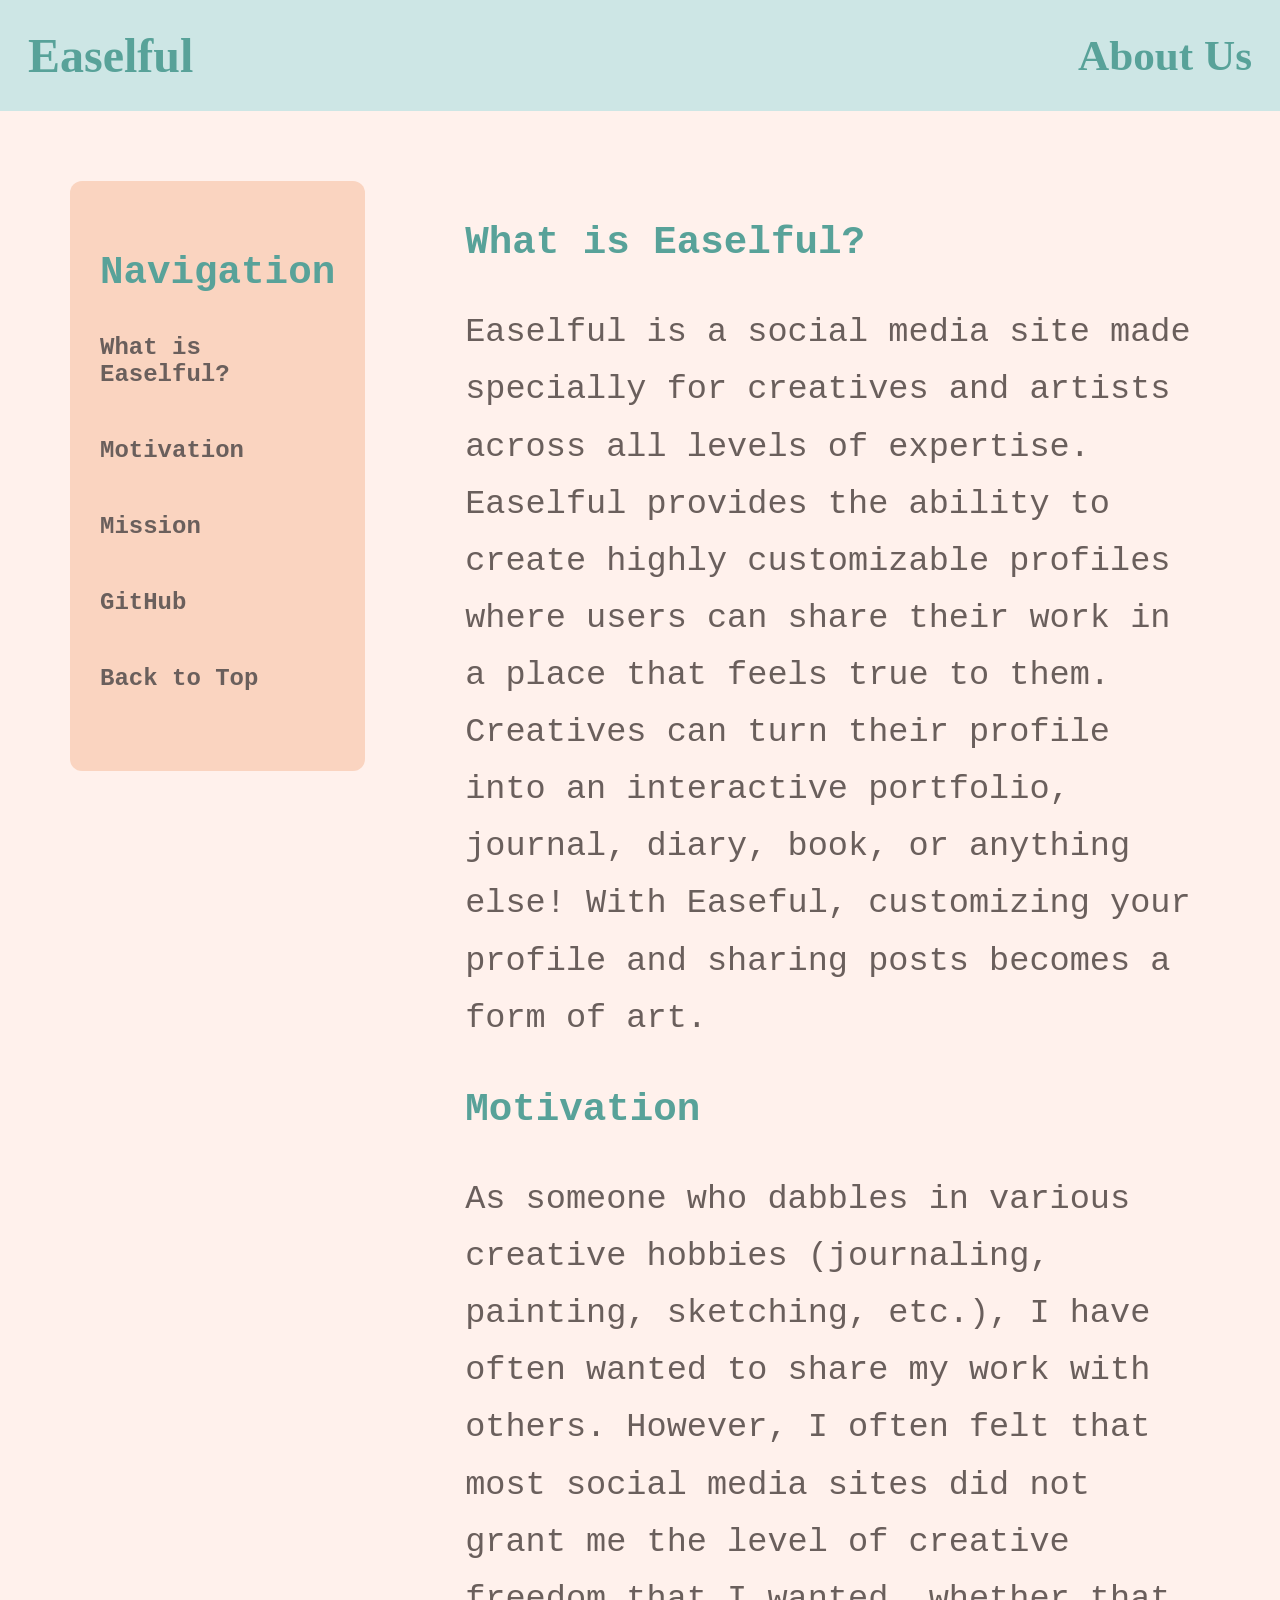
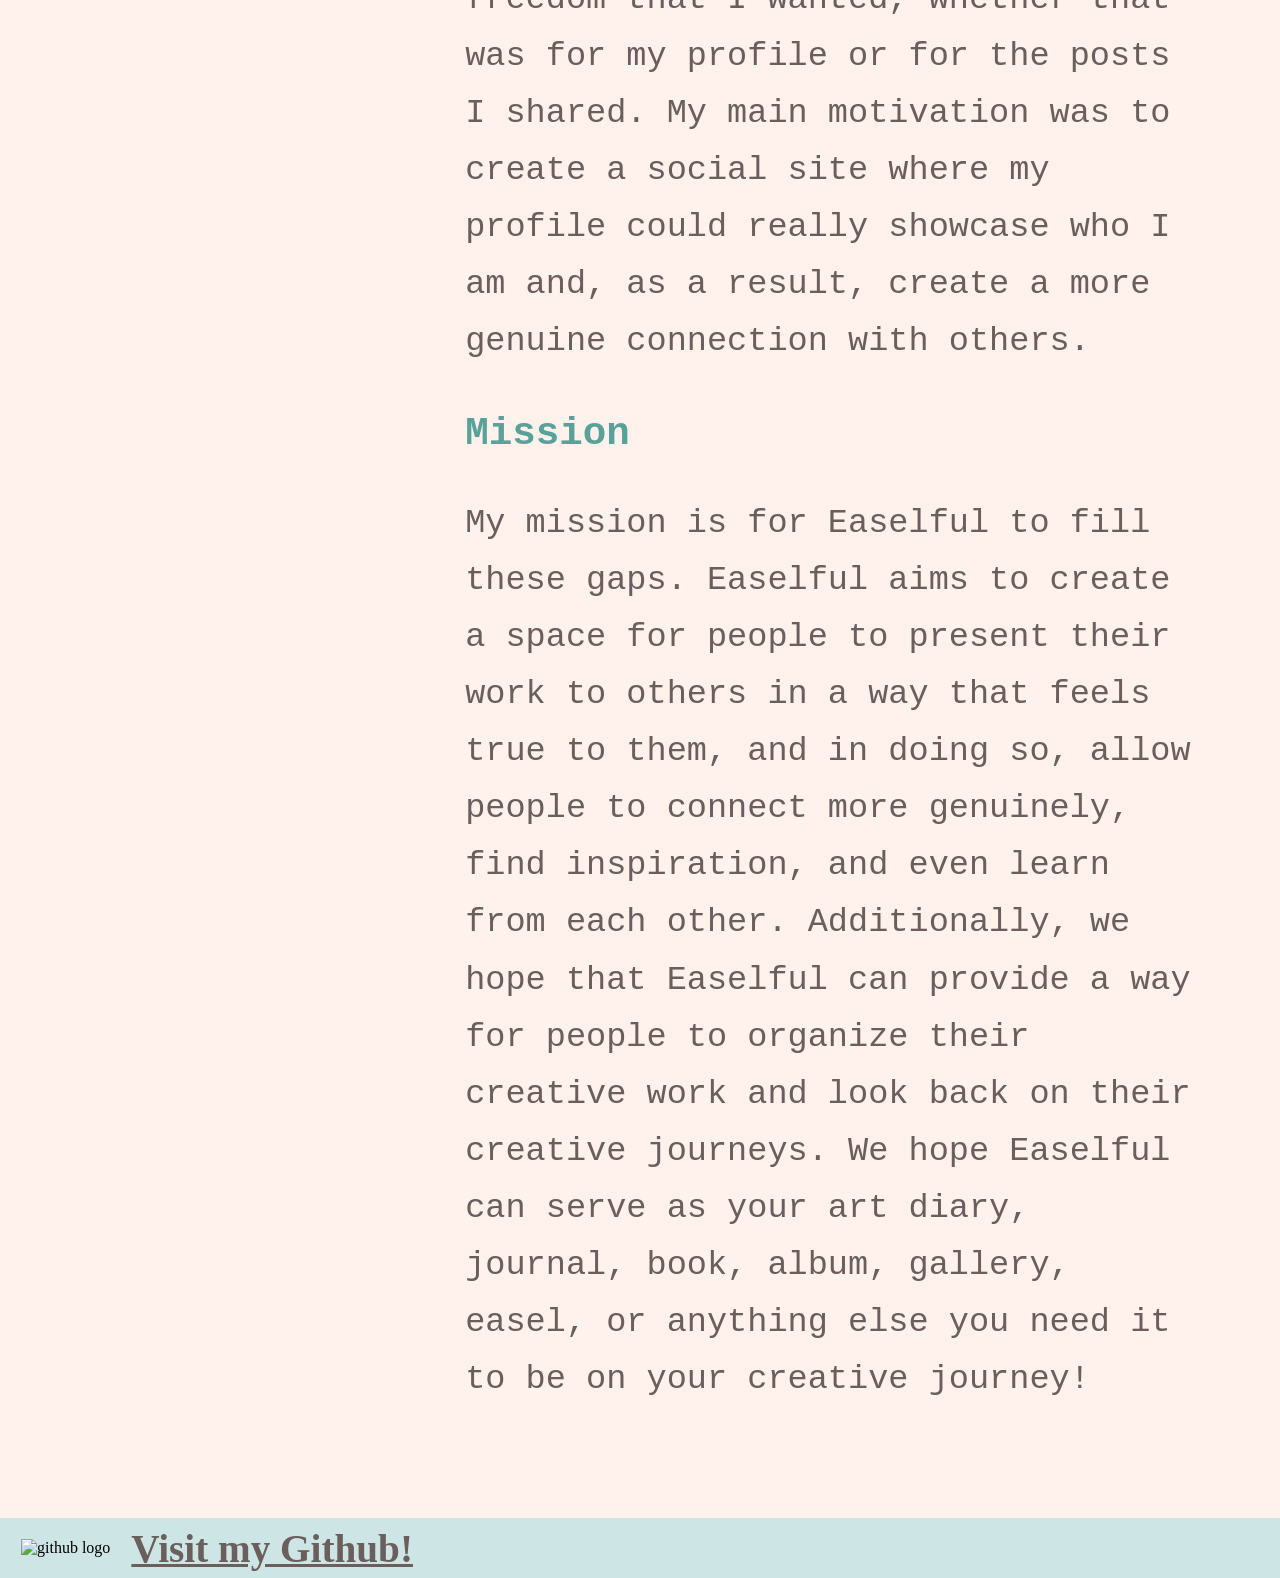
==== css_content_layouts_assignment/html/about.html @ 60ef7c96 "add content layout assignment HTML and CSS files (update to about page content layout)" ====
<!-- about us page -->
<!-- doctype declaration - lets browser know what document type to expect -->
<!DOCTYPE html>
<!-- html opening tag - all html code for the page needs to go inside these tags; the language has also been set to english -->
<html lang="en">
<!-- opening head tag; this block will hold the metadata for the webpage-->
<head>
    <!-- this line links the external stylesheet to the html code -->
    <link rel="stylesheet" type="text/css" href="../css/style.css">
    <!-- let browser knwo which character set to use -->
    <meta charset="UTF-8">
    <!-- set the page to follow the width of the device, and set the initial scalle to 1 (when page is first loaded) -->
    <meta name="viewport" content="width=device-width, initial-scale=1.0">
    <!-- this is the title of the webpage. it will appear on the browser tab -->
    <title>About Us</title>
</head>
<!-- added id to return to top of the page -->
<body id="top">
    <!-- the page content will be wrapped in a "container"; this also makes applying styling using css easier -->
    <div id="container">
        <!-- this is the header element -->
        <header>
            <!-- site name element inside the header (given a "header-site-name" id for css styling)-->
            <h1 id="header-site-name">
                Easelful
            </h1>
            <!-- page name element inside the header (given a "header-page-name" id for css styling)-->
            <h2 id="header-page-name">
                About Us
            </h2>
        </header>

        <!-- container for the main webpage content-->
        <div id="main">
            <!-- vertical navbar on the left (spanning from bottom of header to top of footer) -->
            <nav id="vertical-navbar">
                <h3 class="main-header">
                    Navigation
                </h3>
                <!-- list of navbar links -->
                <ul>
                    <li>
                        <a href="#what-is-easelful" class="main-content">
                            What is Easelful?
                        </a>
                    </li>

                    <li>
                        <a href="#motivation" class="main-content">
                            Motivation
                        </a>
                    </li>

                    <li>
                        <a href="#mission" class="main-content">
                            Mission
                        </a>
                    </li>

                    <li>
                        <a href="#github-link" class="main-content">
                            GitHub
                        </a>
                    </li>

                    <li>
                        <a href="#top" class="main-content">
                            Back to Top
                        </a>
                    </li>
                </ul>


            </nav>

            <!-- wrap text content for css flexbox -->
            <div id="main-content-wrapper">
                <h3 class="main-header" id="what-is-easelful">
                    What is Easelful?
                </h3>
                <p class="main-content">
                    Easelful is a social media site made specially for creatives and artists across all levels of expertise.
                    Easelful provides the ability to create highly customizable profiles where users can share their work in a place that feels true to them.
                    Creatives can turn their profile into an interactive portfolio, journal, diary, book, or anything else!
                    With Easeful, customizing your profile and sharing posts becomes a form of art.
                </p>

                <h3 class="main-header" id="motivation">
                    Motivation
                </h3>
                <p class="main-content">
                    As someone who dabbles in various creative hobbies (journaling, painting, sketching, etc.), I have often wanted to share my work with others.
                    However, I often felt that most social media sites did not grant me the level of creative freedom that I wanted, whether that was for my profile or for the posts I shared.
                    My main motivation was to create a social site where my profile could really showcase who I am and, as a result, create a more genuine connection with others.
                </p>
                <h3 class="main-header" id="mission">
                    Mission
                </h3>
                <p class="main-content">
                    My mission is for Easelful to fill these gaps. 
                    Easelful aims to create a space for people to present their work to others in a way that feels true to them, and in doing so, allow people to connect more genuinely, find inspiration, and even learn from each other.
                    Additionally, we hope that Easelful can provide a way for people to organize their creative work and look back on their creative journeys.
                    We hope Easelful can serve as your art diary, journal, book, album, gallery, easel, or anything else you need it to be on your creative journey!
                </p>
            </div>
        </div>

        <!-- footer element -->
        <footer>
            <img src="../images/GitHub_Invertocat_Black_Clearspace.svg" alt="github logo" id="github-logo-image">
            <a href="https://github.com/r2rose" id="github-link">Visit my Github!</a>
        </footer>
    </div>
</body>
</html>
---- css_content_layouts_assignment/css/style.css ----
/* css stylesheet for about page */
/* color palette is Whimsical Hues from coolors.co with minor changes */


/* color palette */
/* create the font and color variables inside root element for global access */
:root{
    --seashell: #FFF1EC;        /* seashell */
    --light-cyan: #CDE6E5;      /* light cyan */
    --tropical-teal: #58A299;   /*tropical teal*/
    --taupe-grey: #6A5F5C;           /* taupe grey */
    --peach-fuzz: #FAD4C0;      /* peach fuzz */ 
    
    /* set courier new as the main font with courier and monospace as fallbacks if courier new fails to load */
    --main-font: "Courier New", Courier, monospace; 
    /* set times new roman as the secondary font with times and serif as fallbacks */
    --secondary-font: "Times New Roman", Times, serif;
}

/* styling for the body of the webpage*/

body{
    /* seashell - page background color; (variable defined inside the root above is called) */
    background-color: var(--seashell);
    /* no margin for the body so that content can use all available space */
    margin: 0;
}

/* styling for the webpage's container */

#container{
    /* center div technique (from class lecture CSS part 2); set left and right margins of the div container to auto, and this tells the browser to maintain an equal distances on the right and left */
    margin:0px auto;
    width:100%;
}

/* styling for header elements */

header{
    /* light cyan - header background color (this makes it look like a bar at the top of the page */
    background-color: var(--light-cyan);
    /* turn the header into a flexbox, so that header elements can be placed next to each other horizontally rather than just vertically */
    display: flex;
    /* keeps the content evenly spaced out with the first and last elements being placed at their corresponding edges */
    justify-content: space-between;
    /* aligns items vertically */
    align-items: center;
    /* sets the width to 100% of available space so that the header can spread across the entire width of the screen */
    width: 100%;
    /* set header fonts to the secondary font defined in the root element */
    font-family: var(--secondary-font);
}

/* applies to element with header-site-name id */
#header-site-name{
    /* add a margin of 28px so that the heading text is not placed at the very edge */
    margin: 28px;
    /* makes the heading text larger */
    font-size: 300%;
    /* tropical teal - heading text color */
    color: var(--tropical-teal);
}

/* applies to element with header-page-name id */
#header-page-name{
    /* add a margin of 28px so that the heading text is not placed at the very edge */
    margin: 28px;
    /* makes the heading text larger (but still slightly smaller than the main heading (site name) */
    font-size: 270%;
    /* tropical teal - heading text color */
    color: var(--tropical-teal);
}

/* styling for main section of the webpage */

#main{
    /* set the margin of the main content container to 70 pixels all around; this gives the main content breathing room around the edges and header */
    margin: 70px;
    /* set the font family to the main font */
    font-family: var(--main-font);
    /* turn the main container into a flexbox */
    display: flex;
    /* stack items in a row */
    flex-direction: row;
    /* create space between the nav bar and the main content */
    gap: 100px;
}

#vertical-navbar{
    /* set initial width to 250px without growth or shrinkage */
    flex: 0 0 250px;
    /* set the bg color to peach fuzz */
    background-color: var(--peach-fuzz);
    /* padding inside the navbar */
    padding: 30px;
    /* give the navbar a rounded border */
    border-radius: 12px;
    /* include padding and borders in sizing (250px) for predictable sizing */
    box-sizing: border-box;
    /* keep height of the navbar fitted to its content height */
    height: fit-content;
    /* sticks the navbar in place at the top left of the screen */
    position: sticky;
    /* keeps the navbar in the top left corner so that the user can always access it */
    top: 40px;
}

/* remove the default bullet points from the list in the vertical navbar */
#vertical-navbar ul{
    list-style-type: none;
    padding: 0px;
    margin: 0px;
}

#vertical-navbar li{
    /* adds space between nav items */
    margin-bottom: 49px;
}

/* style the navigation links */
#vertical-navbar a.main-content {
    /* set font size to 150% */
    font-size: 150%;
    /* removes underline decoration */
    text-decoration: none;
    /* set nav item text to bold */
    font-weight: bold;
    /* make the entire clickable area of the nav link expand to fill the width of the side bar*/
    display: block;
    /* fade into new color instead of snapping */
    transition: color 0.3s ease;
}

/* hover effect for navigation links */
#vertical-navbar a.main-content:hover {
    color: var(--seashell);
}

/* styling for the main text content wrapper (turn into a flexbox) */
#main-content-wrapper {
    /* take up the remaining available space */
    flex: 1;
}

/* adds extra spacing between content sections for readability */
#main-content-wrapper .main-content {
    margin-bottom: 40px;
    line-height: 1.7;
}
/* styling for headers in the main section */
.main-header{
    /* set font size to 245% (smaller than header text, but larger than paragraph content) */
    font-size: 245%;
    /* set main content header color to tropical teal */
    color: var(--tropical-teal)
}

/* styling for paragraph content in the main section */
.main-content{
    /* set font size to 210% (smaller than main content headers) */
    font-size: 210%;
    /* set font color to taupe grey */
    color: var(--taupe-grey);
}

/* styling for footer */

footer{
    /* light cyan - footer background color (this makes it look like a bar at the bottom of the page */
    background-color: var(--light-cyan);
    /* turn the footer into a flexbox, so that footer elements can be placed next to each other horizontally rather than just vertically */
    display: flex;
    /* keeps the content to the left side */
    justify-content: left;
    /* aligns items vertically */
    align-items: center;
    /* sets the width to 100% of available space so that the footer can spread across the entire width of the screen */
    width: 100%;
    /* set footer fonts to the secondary font defined in the root element */
    font-family: var(--secondary-font);
}

/* styling for github logo inside the footer */
#github-logo-image{
    /* set image margin to 21 pixels */
    margin: 21px;
    font-family: var(--secondary-font);
    
}

/* styling for github profile link inside the footer */
#github-link{
    /* set link font size to 245%*/
    font-size: 245%;
    /* make the link text bold */
    font-weight: bold;
}

/* github link styling for when the link is unvisited */
#github-link:link{
    /* set color to taupe grey when link is unvisited */
    color: var(--taupe-grey);
}

/* github link styling for when the link is visited */
#github-link:visited{
    /* set color to tropical teal when link is visited */
    color: var(--tropical-teal);
}

/* github link styling for when the link is hovered over */
#github-link:hover{
    /* set color to seashell when link is hovered over */
    color: var(--seashell);
}
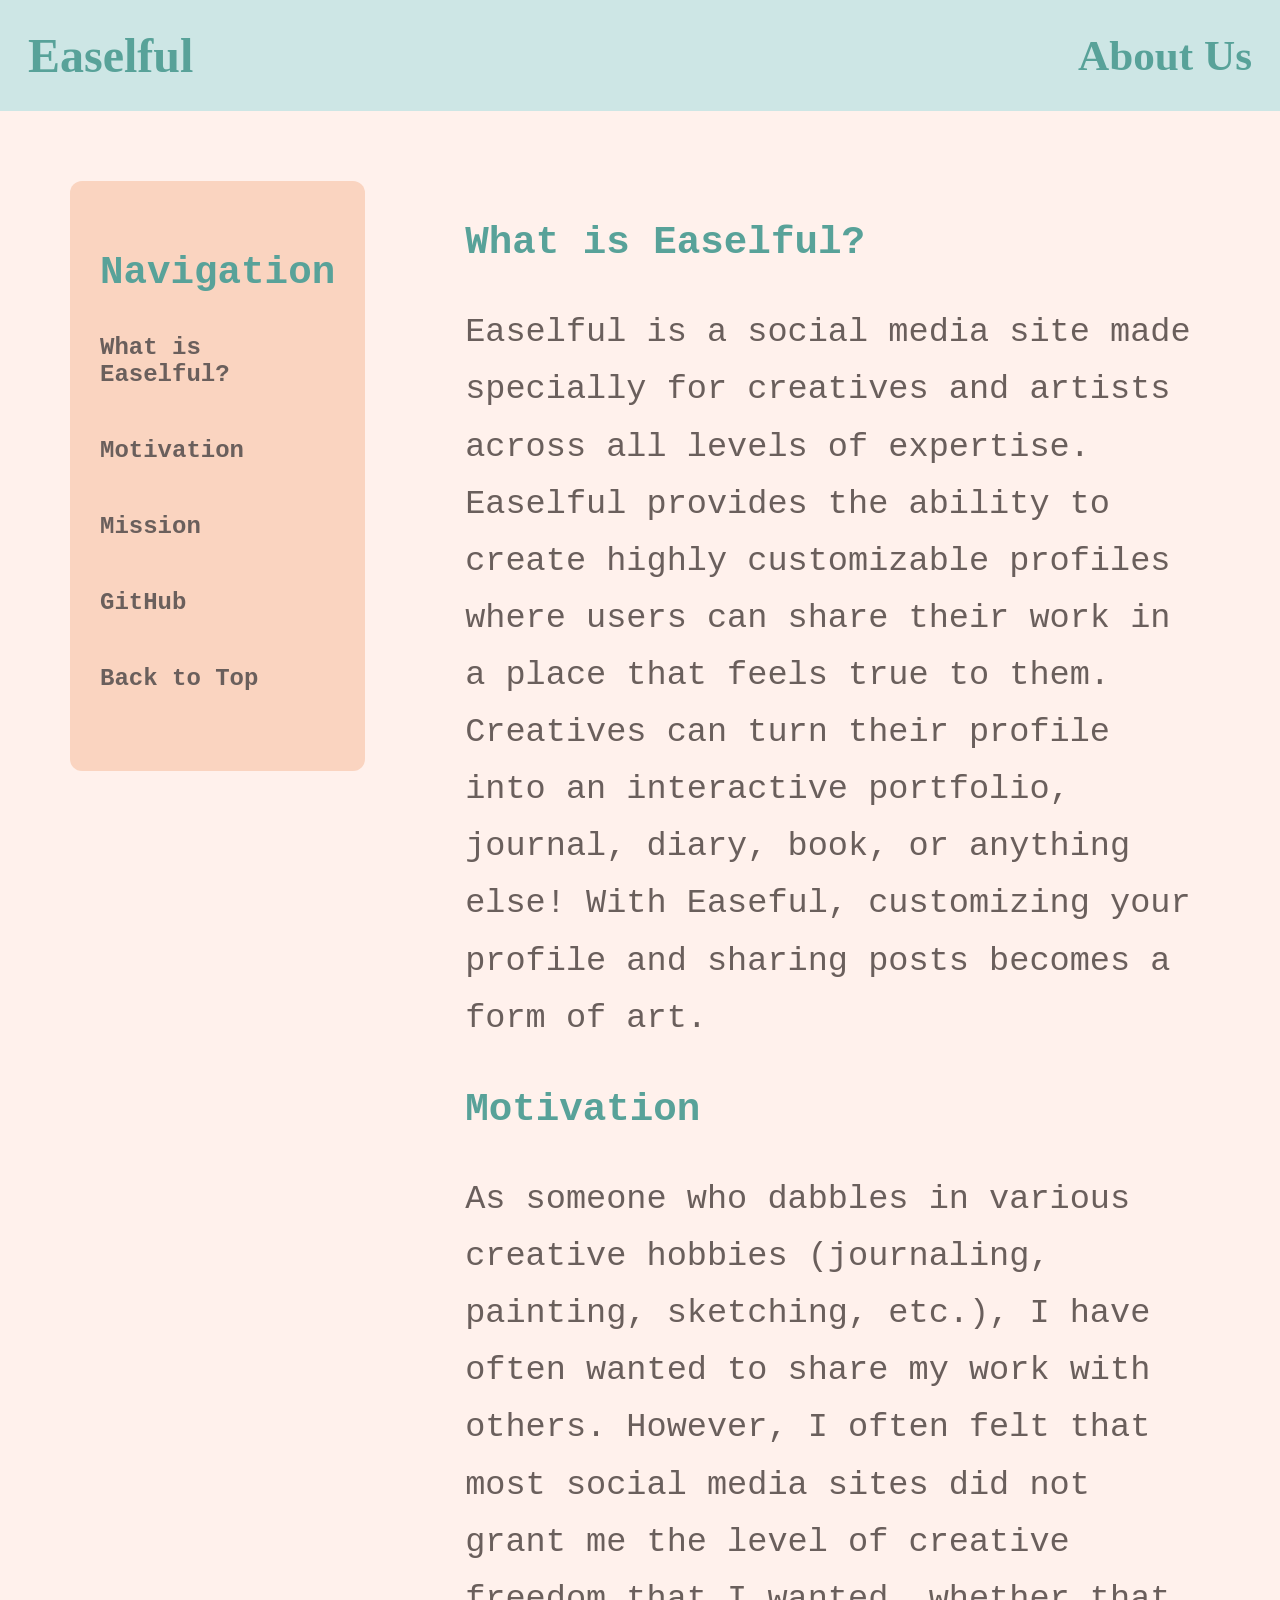
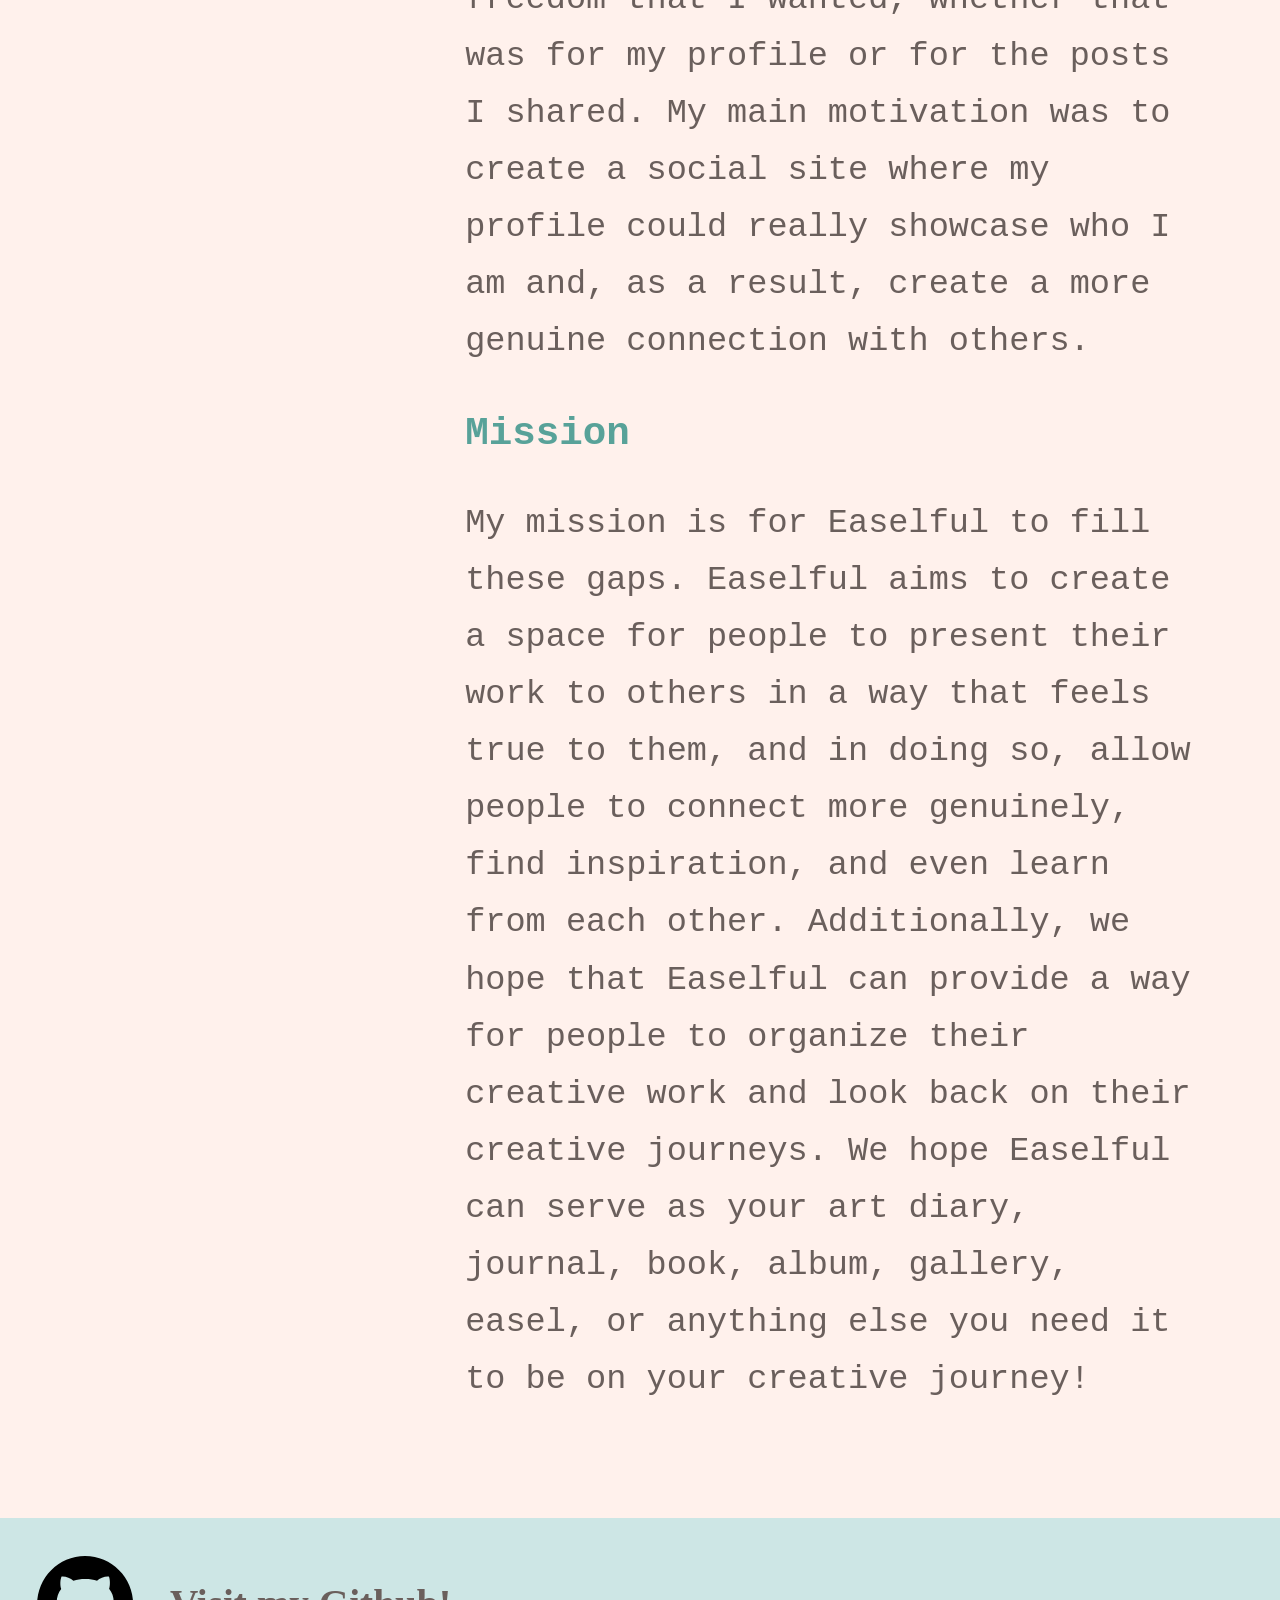
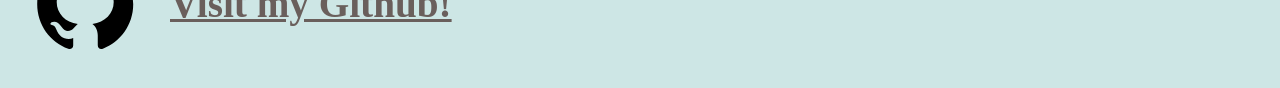
==== commit bdaa0073: "fix: github logo image relative link" ====
--- a/css_content_layouts_assignment/html/about.html
+++ b/css_content_layouts_assignment/html/about.html
@@ -107,7 +107,7 @@
 
         <!-- footer element -->
         <footer>
-            <img src="../images/GitHub_Invertocat_Black_Clearspace.svg" alt="github logo" id="github-logo-image">
+            <img src="../../external_stylesheet_assignment/images/GitHub_Invertocat_Black_Clearspace.svg" alt="github logo" id="github-logo-image">
             <a href="https://github.com/r2rose" id="github-link">Visit my Github!</a>
         </footer>
     </div>
